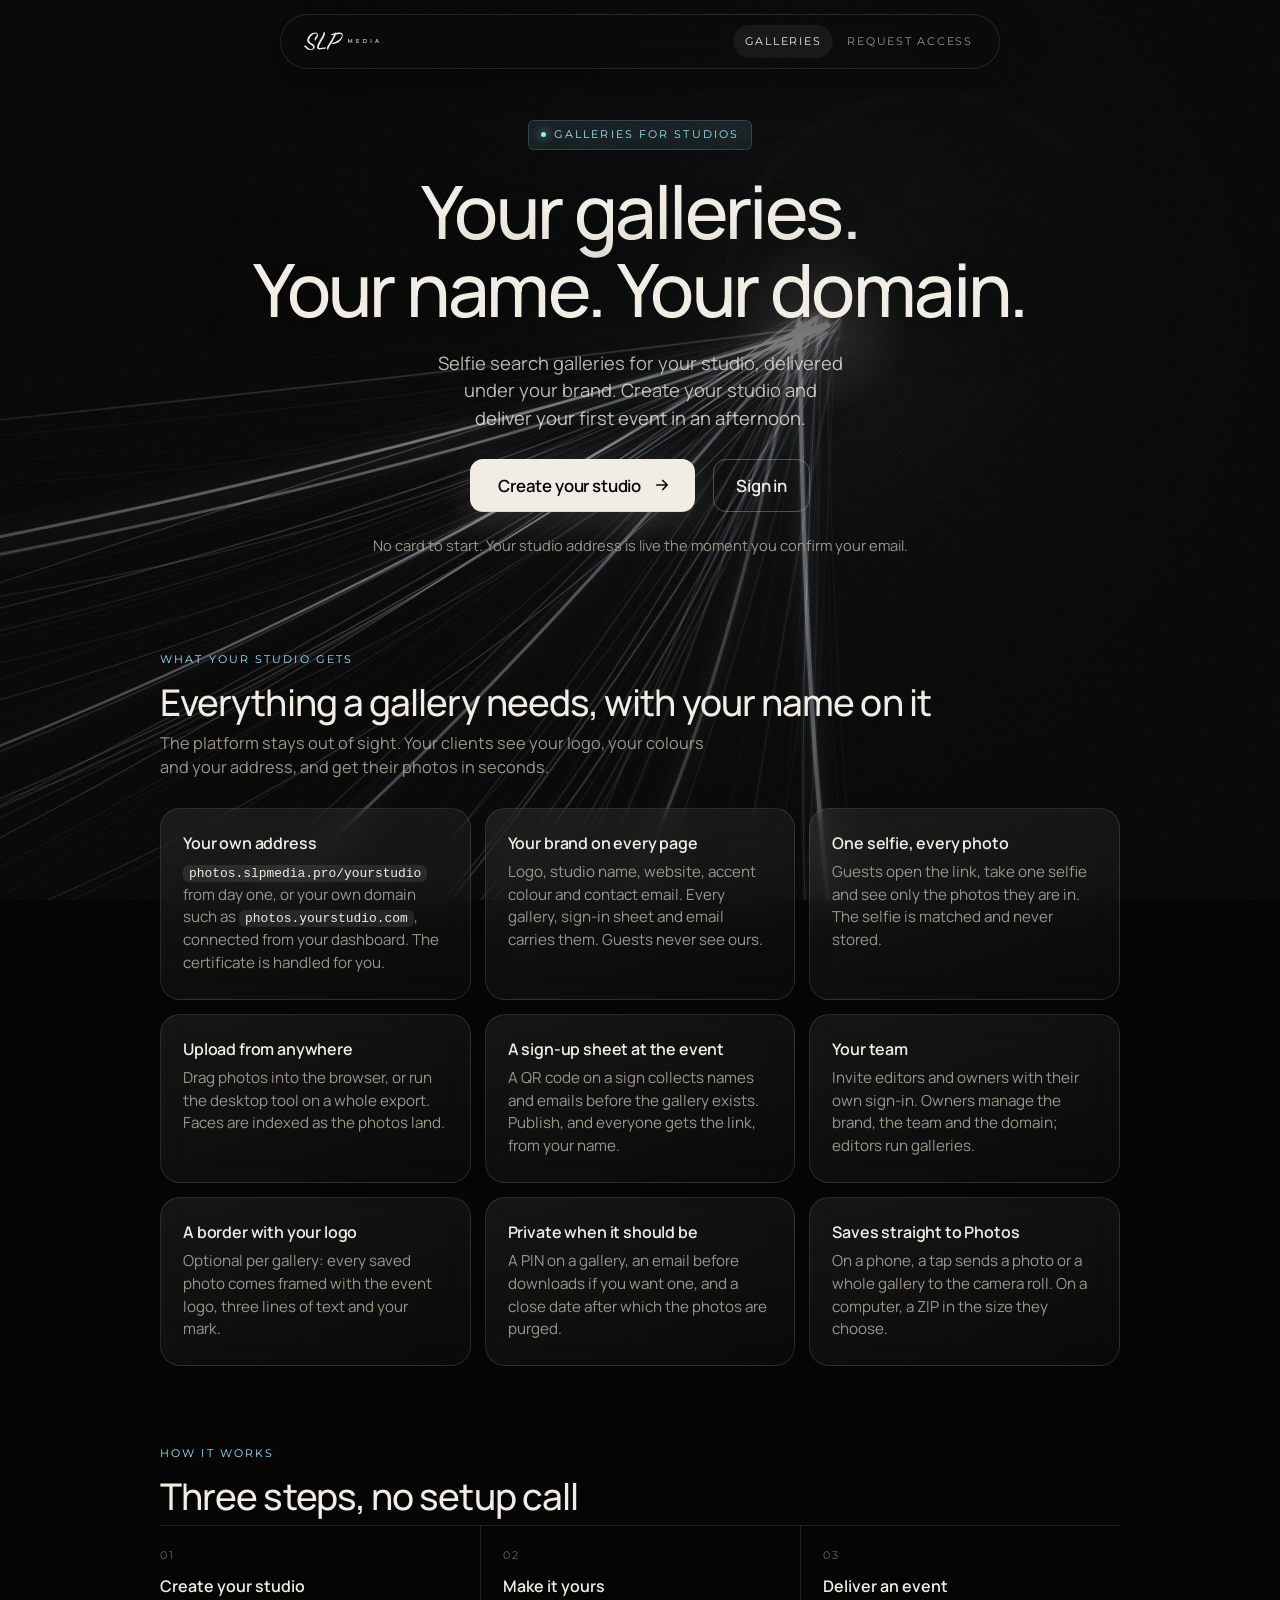
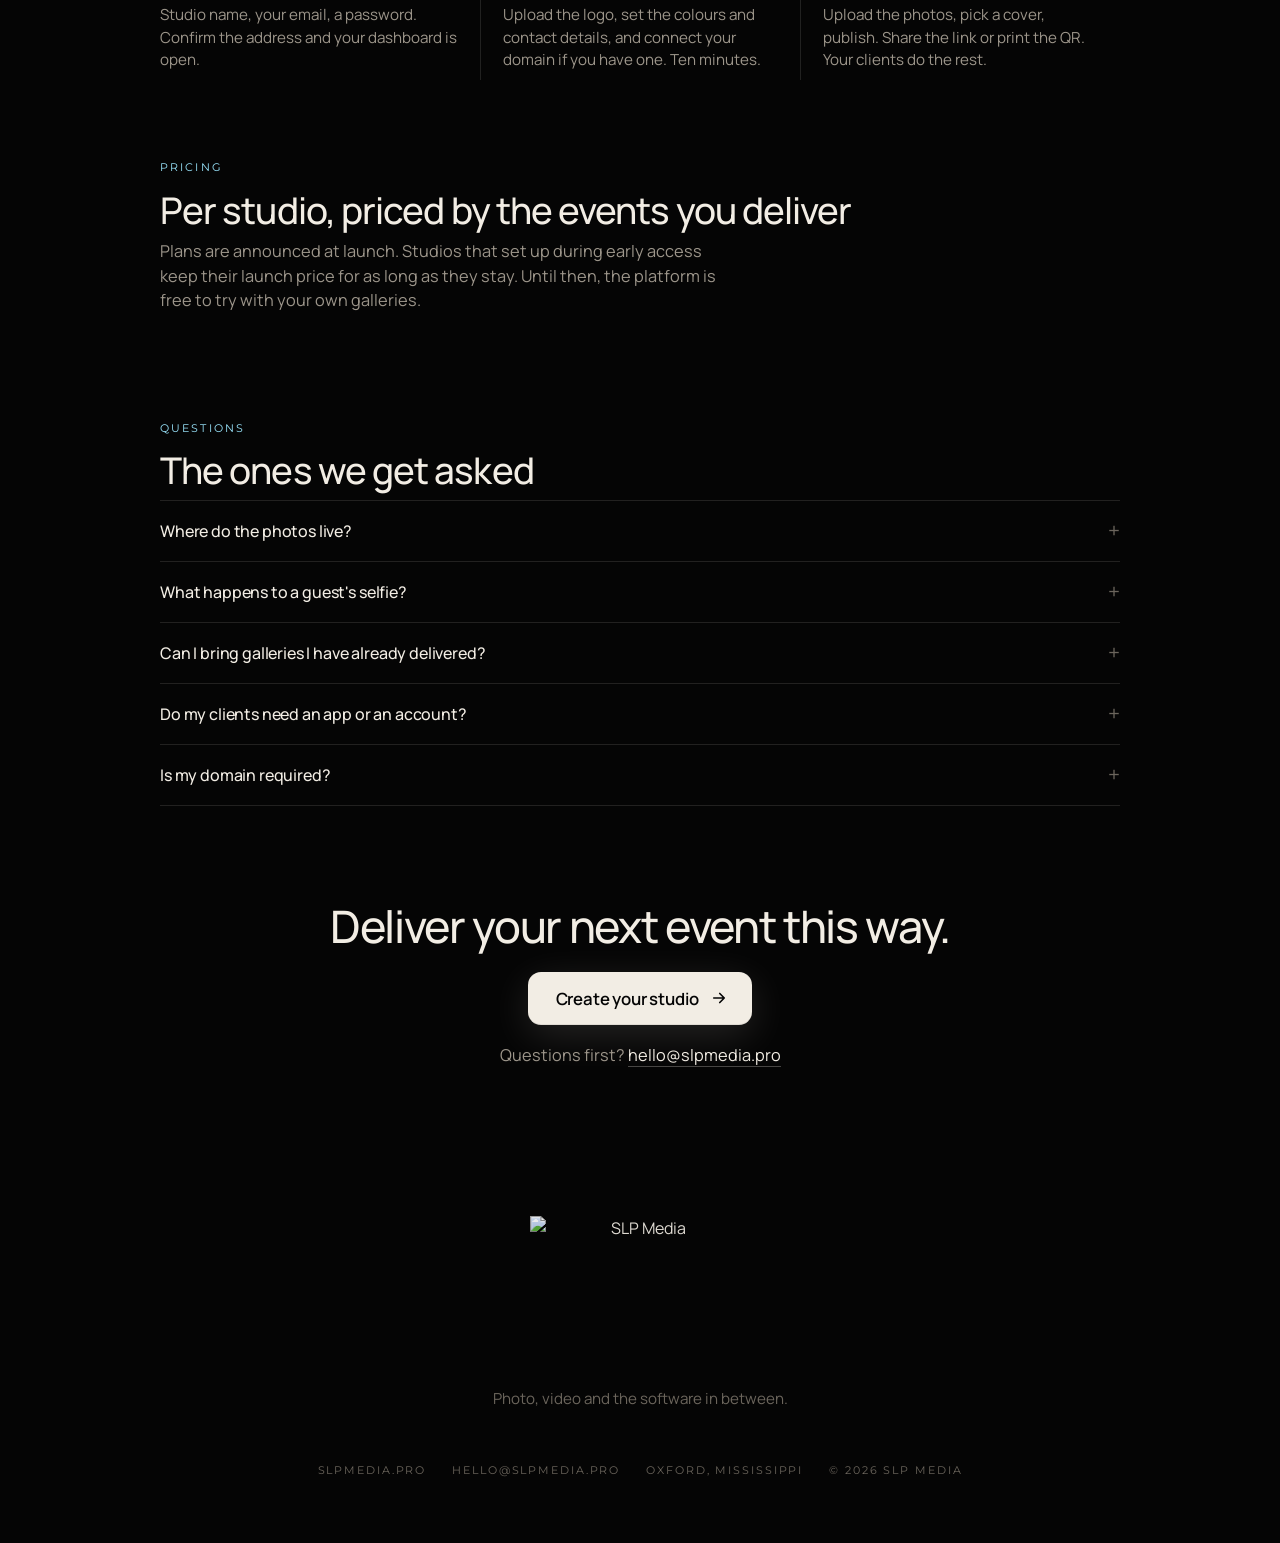
==== galleries/index.html @ f4abb7ac "Galleries tab: the page where a studio creates its own system A second page, /galleries, for a compa" ====
<!doctype html>
<html lang="en">
<head>
<meta charset="utf-8">
<meta name="viewport" content="width=device-width, initial-scale=1, viewport-fit=cover">
<title>Galleries for studios | SLP Media</title>
<!-- Private until launch: not indexed, and the CTA opens once sign-ups are on. -->
<meta name="robots" content="noindex, nofollow">
<link rel="canonical" href="https://slpmedia.pro/galleries">
<link rel="icon" type="image/png" sizes="512x512" href="/favicon.png">
<link rel="icon" type="image/png" sizes="32x32" href="/favicon-32.png">
<link rel="apple-touch-icon" sizes="180x180" href="/apple-touch-icon.png">
<meta property="og:type" content="website">
<meta property="og:site_name" content="SLP Media">
<meta property="og:title" content="Galleries for studios | SLP Media">
<meta property="og:description" content="Selfie search galleries for your studio, delivered under your name and your domain. Create your studio and deliver your first event in an afternoon.">
<meta property="og:url" content="https://slpmedia.pro/galleries">
<meta property="og:image" content="https://slpmedia.pro/og.jpg">
<meta property="og:image:width" content="1200">
<meta property="og:image:height" content="630">
<meta name="twitter:card" content="summary_large_image">
<meta name="theme-color" content="#050505">
<meta name="description" content="Selfie search galleries for photo studios. Your name, your logo, your domain. Guests take one selfie and find every photo of themselves.">
<link rel="preconnect" href="https://fonts.googleapis.com">
<link rel="preconnect" href="https://fonts.gstatic.com" crossorigin>
<link rel="stylesheet" href="https://fonts.googleapis.com/css2?family=Manrope:wght@400;500;600&family=Montserrat:wght@500&display=swap">
<link rel="stylesheet" href="/site.css">
</head>
<body>
<canvas id="trails" aria-hidden="true"></canvas>
<div class="grain" aria-hidden="true"></div>

<header class="nav">
  <div class="pill">
    <a href="/" aria-label="SLP Media home"><img class="wordmark" src="/wordmark.svg" alt="SLP Media" width="1082" height="400"></a>
    <nav class="nav-links" aria-label="Site">
      <a class="nav-link" href="/galleries" aria-current="page">Galleries</a>
      <a class="nav-link" href="/#access">Request access</a>
    </nav>
  </div>
</header>

<main class="page">
  <section class="page-head">
    <span class="chip"><i aria-hidden="true"></i>Galleries for studios</span>
    <h1>Your galleries.<br>Your name. Your domain.</h1>
    <p class="sub">Selfie search galleries for your studio, delivered under your brand. Create your studio and deliver your first event in an afternoon.</p>
    <div class="actions">
      <a class="cta" href="https://photos.slpmedia.pro/signup"><span>Create your studio</span>
        <svg viewBox="0 0 24 24" fill="none" stroke="currentColor" stroke-width="2.2" stroke-linecap="round" stroke-linejoin="round" aria-hidden="true"><path d="M5 12h14M13 6l6 6-6 6"/></svg>
      </a>
      <a class="cta link" href="https://photos.slpmedia.pro/admin">Sign in</a>
    </div>
    <p class="quiet">No card to start. Your studio address is live the moment you confirm your email.</p>
  </section>

  <section class="section" id="what">
    <span class="kicker">What your studio gets</span>
    <h2>Everything a gallery needs, with your name on it</h2>
    <p>The platform stays out of sight. Your clients see your logo, your colours and your address, and get their photos in seconds.</p>
    <div class="features">
      <div class="feature"><b>Your own address</b><p><code>photos.slpmedia.pro/yourstudio</code> from day one, or your own domain such as <code>photos.yourstudio.com</code>, connected from your dashboard. The certificate is handled for you.</p></div>
      <div class="feature"><b>Your brand on every page</b><p>Logo, studio name, website, accent colour and contact email. Every gallery, sign-in sheet and email carries them. Guests never see ours.</p></div>
      <div class="feature"><b>One selfie, every photo</b><p>Guests open the link, take one selfie and see only the photos they are in. The selfie is matched and never stored.</p></div>
      <div class="feature"><b>Upload from anywhere</b><p>Drag photos into the browser, or run the desktop tool on a whole export. Faces are indexed as the photos land.</p></div>
      <div class="feature"><b>A sign-up sheet at the event</b><p>A QR code on a sign collects names and emails before the gallery exists. Publish, and everyone gets the link, from your name.</p></div>
      <div class="feature"><b>Your team</b><p>Invite editors and owners with their own sign-in. Owners manage the brand, the team and the domain; editors run galleries.</p></div>
      <div class="feature"><b>A border with your logo</b><p>Optional per gallery: every saved photo comes framed with the event logo, three lines of text and your mark.</p></div>
      <div class="feature"><b>Private when it should be</b><p>A PIN on a gallery, an email before downloads if you want one, and a close date after which the photos are purged.</p></div>
      <div class="feature"><b>Saves straight to Photos</b><p>On a phone, a tap sends a photo or a whole gallery to the camera roll. On a computer, a ZIP in the size they choose.</p></div>
    </div>
  </section>

  <section class="section" id="how">
    <span class="kicker">How it works</span>
    <h2>Three steps, no setup call</h2>
    <div class="steps">
      <div class="step"><i>01</i><b>Create your studio</b><p>Studio name, your email, a password. Confirm the address and your dashboard is open.</p></div>
      <div class="step"><i>02</i><b>Make it yours</b><p>Upload the logo, set the colours and contact details, and connect your domain if you have one. Ten minutes.</p></div>
      <div class="step"><i>03</i><b>Deliver an event</b><p>Upload the photos, pick a cover, publish. Share the link or print the QR. Your clients do the rest.</p></div>
    </div>
  </section>

  <section class="section" id="pricing">
    <span class="kicker">Pricing</span>
    <h2>Per studio, priced by the events you deliver</h2>
    <p>Plans are announced at launch. Studios that set up during early access keep their launch price for as long as they stay. Until then, the platform is free to try with your own galleries.</p>
  </section>

  <section class="section" id="questions">
    <span class="kicker">Questions</span>
    <h2>The ones we get asked</h2>
    <div class="faq">
      <details><summary>Where do the photos live?</summary><p>In storage we run, served through a content delivery network so galleries load fast anywhere. Set a close date on a gallery and the photos and face data are purged after it.</p></details>
      <details><summary>What happens to a guest's selfie?</summary><p>It is resized in memory, matched once, and discarded. Nothing about a guest's face is kept. Anyone can ask to have their photos taken down or left out of matching. The full text is at <a href="https://photos.slpmedia.pro/privacy">photos.slpmedia.pro/privacy</a>.</p></details>
      <details><summary>Can I bring galleries I have already delivered?</summary><p>Yes. Upload the exports as new galleries; the desktop tool takes a whole event folder at once and indexes faces as it goes.</p></details>
      <details><summary>Do my clients need an app or an account?</summary><p>No. A link, a selfie, and their photos. Saving to the camera roll works from the browser on iPhone and Android.</p></details>
      <details><summary>Is my domain required?</summary><p>No. Every studio has an address on photos.slpmedia.pro from the start. Your own domain is a CNAME away whenever you want it, and you can add it later without changing anything else.</p></details>
    </div>
  </section>

  <section class="section closer">
    <h2>Deliver your next event this way.</h2>
    <div class="actions">
      <a class="cta" href="https://photos.slpmedia.pro/signup"><span>Create your studio</span>
        <svg viewBox="0 0 24 24" fill="none" stroke="currentColor" stroke-width="2.2" stroke-linecap="round" stroke-linejoin="round" aria-hidden="true"><path d="M5 12h14M13 6l6 6-6 6"/></svg>
      </a>
    </div>
    <p class="quiet">Questions first? <a href="mailto:hello@slpmedia.pro?subject=Galleries%20for%20my%20studio">hello@slpmedia.pro</a></p>
  </section>

  <section class="signoff">
    <img class="stacked" src="/stacked.svg" alt="SLP Media" width="1000" height="703">
    <p>Photo, video and the software in between.</p>
  </section>

  <footer>
    <a href="https://slpmedia.pro">slpmedia.pro</a>
    <a href="mailto:hello@slpmedia.pro">hello@slpmedia.pro</a>
    <span>Oxford, Mississippi</span>
    <span>&copy; 2026 SLP Media</span>
  </footer>
</main>

<script src="/trails.js" defer></script>
</body>
</html>
---- site.css ----
/* SLP Media site styles, shared by every page. Tokens first, then the
   background, the nav pill, the hero, the cards and the footer. */
  :root {
    color-scheme: dark;
    --ink: #050505;
    --paper: #F2EDE4;
    --muted: #9C958A;
    --dim: #6B655C;
    --glass: rgba(255, 255, 255, 0.055);
    --glass-strong: rgba(255, 255, 255, 0.09);
    --edge: rgba(242, 237, 228, 0.12);
    --edge-strong: rgba(242, 237, 228, 0.28);
    --prism-a: #9BE7FF;
    --prism-b: #C9B3FF;
    --sans: "Manrope", "Avenir Next", "Segoe UI", system-ui, sans-serif;
    --label: "Montserrat", "Avenir Next", "Segoe UI", system-ui, sans-serif;
    --gutter: clamp(16px, 4vw, 40px);
  }
  * { box-sizing: border-box; }
  html { background: var(--ink); }
  body {
    margin: 0;
    background: var(--ink);
    color: var(--paper);
    font-family: var(--sans);
    font-size: 16px;
    line-height: 1.5;
    -webkit-font-smoothing: antialiased;
    overflow-x: hidden;
    min-height: 100%;
  }
  a { color: inherit; text-decoration: none; }
  a:focus-visible, button:focus-visible { outline: 2px solid var(--prism-a); outline-offset: 4px; border-radius: 999px; }
  ::selection { background: rgba(155, 231, 255, 0.35); color: #fff; }

  /* ---- background ---- */
  #trails {
    position: fixed; inset: 0; width: 100%; height: 100%;
    display: block; z-index: 0; pointer-events: none;
  }
  .grain {
    position: fixed; inset: 0; z-index: 1; pointer-events: none; opacity: 0.045;
    background-image: url("data:image/svg+xml;utf8,<svg xmlns='http://www.w3.org/2000/svg' width='160' height='160'><filter id='n'><feTurbulence type='fractalNoise' baseFrequency='0.9' numOctaves='2' stitchTiles='stitch'/><feColorMatrix values='0 0 0 0 1 0 0 0 0 1 0 0 0 0 1 0 0 0 1 0'/></filter><rect width='160' height='160' filter='url(%23n)'/></svg>");
    background-size: 160px 160px;
  }

  /* ---- nav ---- */
  .nav {
    position: fixed; top: 0; left: 0; right: 0; z-index: 10;
    padding: calc(14px + env(safe-area-inset-top, 0px)) var(--gutter) 0;
    display: flex; justify-content: center;
  }
  .pill {
    width: min(720px, 100%);
    display: flex; align-items: center; justify-content: space-between; gap: 16px;
    padding: 10px 14px 10px 20px;
    border-radius: 999px;
    background: rgba(12, 12, 12, 0.55);
    border: 1px solid var(--edge);
    backdrop-filter: blur(18px) saturate(1.2);
    -webkit-backdrop-filter: blur(18px) saturate(1.2);
    box-shadow: 0 10px 40px rgba(0, 0, 0, 0.45);
  }
  .wordmark { height: 30px; width: auto; display: block; color: var(--paper); }
  .nav-link {
    font-family: var(--label); font-size: 11px; letter-spacing: 0.16em; text-transform: uppercase;
    color: var(--muted); padding: 8px 12px; border-radius: 999px; white-space: nowrap;
    transition: color 200ms ease, background-color 200ms ease;
  }
  .nav-link:hover { color: var(--paper); background: var(--glass); }

  /* ---- page ---- */
  main { position: relative; z-index: 2; }
  .hero {
    min-height: 82vh;
    display: flex; align-items: center; justify-content: center;
    padding: calc(120px + env(safe-area-inset-top, 0px)) var(--gutter) 64px;
    text-align: center;
  }
  .frame {
    position: relative;
    padding: clamp(28px, 6vw, 56px) clamp(20px, 6vw, 64px);
    max-width: 860px;
    display: flex; flex-direction: column; align-items: center; gap: 22px;
  }
  /* face-detect brackets */
  .frame::before, .frame::after, .frame .b1, .frame .b2 {
    content: ""; position: absolute; width: 26px; height: 26px;
    border: 1.5px solid var(--edge-strong); pointer-events: none;
    opacity: 0; transform: scale(1.12); transform-origin: center;
    animation: lock 1100ms cubic-bezier(.2,.8,.2,1) 250ms forwards;
  }
  .frame::before { top: 0; left: 0; border-right: 0; border-bottom: 0; border-top-left-radius: 6px; transform-origin: bottom right; }
  .frame::after  { top: 0; right: 0; border-left: 0; border-bottom: 0; border-top-right-radius: 6px; transform-origin: bottom left; }
  .frame .b1     { bottom: 0; left: 0; border-right: 0; border-top: 0; border-bottom-left-radius: 6px; transform-origin: top right; }
  .frame .b2     { bottom: 0; right: 0; border-left: 0; border-top: 0; border-bottom-right-radius: 6px; transform-origin: top left; }
  @keyframes lock {
    0%   { opacity: 0; transform: scale(1.12) translate(0, 0); }
    60%  { opacity: 1; }
    100% { opacity: 1; transform: scale(1) translate(0, 0); }
  }
  .match {
    position: absolute; top: -9px; left: 34px;
    font-family: var(--label); font-size: 10px; letter-spacing: 0.22em; text-transform: uppercase;
    color: var(--muted); background: var(--ink); padding: 0 8px;
    opacity: 0; animation: fade 700ms ease 1100ms forwards;
  }
  .match b { color: var(--prism-a); font-weight: 500; }
  @keyframes fade { to { opacity: 1; } }

  .chip {
    display: inline-flex; align-items: center; gap: 8px;
    font-family: var(--label); font-size: 10.5px; letter-spacing: 0.2em; text-transform: uppercase;
    color: var(--prism-a);
    padding: 6px 12px; border-radius: 6px;
    background: rgba(155, 231, 255, 0.10); border: 1px solid rgba(155, 231, 255, 0.18);
  }
  .chip i { width: 5px; height: 5px; border-radius: 50%; background: var(--prism-a); box-shadow: 0 0 10px var(--prism-a); }
  h1 {
    margin: 0;
    font-weight: 500;
    font-size: clamp(2.1rem, 6.4vw, 4.6rem);
    line-height: 1.06;
    letter-spacing: -0.035em;
    text-wrap: balance;
    text-shadow: 0 0 60px rgba(0, 0, 0, 0.9);
  }
  .sub {
    margin: 0; max-width: 34ch;
    color: rgba(242, 237, 228, 0.8); font-size: clamp(1rem, 1.6vw, 1.15rem); line-height: 1.5;
    text-wrap: balance; text-shadow: 0 0 24px rgba(5, 5, 5, 0.95), 0 0 48px rgba(5, 5, 5, 0.9);
  }
  .access {
    width: min(560px, 100%); margin-top: 8px;
    display: flex; flex-direction: column; align-items: center; gap: 12px;
  }
  .access .row {
    display: flex; width: 100%; gap: 8px; padding: 6px;
    border-radius: 18px;
    background: rgba(12, 12, 12, 0.62);
    border: 1px solid var(--edge);
    backdrop-filter: blur(18px);
    -webkit-backdrop-filter: blur(18px);
    box-shadow: 0 18px 60px rgba(0, 0, 0, 0.45);
    transition: border-color 200ms ease;
  }
  .access .row:focus-within { border-color: var(--edge-strong); }
  .access input[type="email"] {
    flex: 1 1 auto; min-width: 0;
    background: transparent; border: 0; outline: none;
    color: var(--paper); font: inherit; font-size: 1.05rem;
    padding: 12px 16px;
  }
  .access input[type="email"]::placeholder { color: var(--dim); }
  .access input[type="email"]:focus-visible { outline: none; }
  .hp { position: absolute; left: -9999px; width: 1px; height: 1px; opacity: 0; }
  .sr { position: absolute; width: 1px; height: 1px; overflow: hidden; clip: rect(0 0 0 0); white-space: nowrap; }
  .cta {
    flex: 0 0 auto;
    display: inline-flex; align-items: center; justify-content: center; gap: 12px;
    background: var(--paper); color: var(--ink); border: 0; cursor: pointer;
    font: inherit; font-weight: 600; font-size: 1.05rem; letter-spacing: -0.01em;
    padding: 14px 24px 14px 28px; border-radius: 13px;
    box-shadow: 0 10px 40px rgba(242, 237, 228, 0.14), inset 0 -1px 0 rgba(0,0,0,0.08);
    transition: transform 220ms cubic-bezier(.2,.8,.2,1), box-shadow 220ms ease, opacity 200ms ease;
  }
  .cta svg { width: 18px; height: 18px; transition: transform 220ms cubic-bezier(.2,.8,.2,1); }
  .cta:hover { transform: translateY(-1px); box-shadow: 0 16px 50px rgba(242, 237, 228, 0.22), inset 0 -1px 0 rgba(0,0,0,0.08); }
  .cta:hover svg { transform: translateX(4px); }
  .cta:active { transform: translateY(0); }
  .cta:disabled { opacity: 0.7; cursor: default; transform: none; }
  .cta:focus-visible { outline: 2px solid var(--prism-a); outline-offset: 3px; border-radius: 13px; }
  .note {
    margin: 0; min-height: 1.4em; font-size: 0.92rem; color: var(--muted);
    text-shadow: 0 0 20px rgba(5, 5, 5, 0.95);
  }
  .note a { color: var(--paper); border-bottom: 1px solid var(--edge-strong); }
  .done {
    display: inline-flex; align-items: center; gap: 10px;
    padding: 14px 22px; border-radius: 13px;
    background: rgba(155, 231, 255, 0.10); border: 1px solid rgba(155, 231, 255, 0.22);
    color: var(--paper); font-weight: 500; font-size: 1.05rem;
  }
  .done svg { width: 18px; height: 18px; color: var(--prism-a); }
  @media (max-width: 560px) {
    .access .row { flex-direction: column; }
    .access input[type="email"] { text-align: center; padding: 14px 16px; }
    .cta { width: 100%; }
  }

  /* ---- mission card ---- */
  .card-wrap { display: flex; justify-content: center; padding: 0 var(--gutter) 24px; }
  .card {
    width: min(720px, 100%);
    padding: clamp(28px, 5vw, 48px);
    border-radius: 28px;
    background: linear-gradient(160deg, rgba(255,255,255,0.075), rgba(255,255,255,0.03));
    border: 1px solid var(--edge);
    backdrop-filter: blur(22px);
    -webkit-backdrop-filter: blur(22px);
    box-shadow: 0 30px 80px rgba(0, 0, 0, 0.5);
    display: flex; flex-direction: column; gap: 28px;
  }
  .card p {
    margin: 0;
    font-size: clamp(1.25rem, 2.3vw, 1.7rem); font-weight: 500;
    line-height: 1.32; letter-spacing: -0.02em; text-wrap: pretty;
  }
  .card p span { color: var(--muted); }
  .principles {
    display: grid; grid-template-columns: repeat(3, minmax(0, 1fr)); gap: 0;
    border-top: 1px solid var(--edge);
  }
  .principles div {
    padding: 18px 18px 4px 0; font-size: 0.95rem; color: var(--muted); line-height: 1.45;
    border-left: 1px solid var(--edge); padding-left: 18px;
  }
  .principles div:first-child { border-left: 0; padding-left: 0; }
  .principles div b { display: block; color: var(--paper); font-weight: 600; margin-bottom: 4px; }
  @media (max-width: 640px) {
    .principles { grid-template-columns: 1fr; }
    .principles div { border-left: 0; padding-left: 0; padding-top: 16px; border-top: 1px solid var(--edge); }
    .principles div:first-child { border-top: 0; }
  }

  /* ---- sign-off ---- */
  .signoff {
    display: flex; flex-direction: column; align-items: center; gap: 18px;
    padding: 96px var(--gutter) 40px; text-align: center;
  }
  .stacked { width: min(220px, 60vw); height: auto; color: var(--paper); opacity: 0.92; }
  .signoff p { margin: 0; color: var(--dim); font-size: 0.95rem; max-width: 36ch; text-wrap: balance; }
  footer {
    display: flex; flex-wrap: wrap; justify-content: center; gap: 10px 26px;
    padding: 12px var(--gutter) calc(40px + env(safe-area-inset-bottom, 0px));
    font-family: var(--label); font-size: 10.5px; letter-spacing: 0.18em; text-transform: uppercase; color: var(--dim);
  }
  footer a:hover { color: var(--paper); }

  @media (prefers-reduced-motion: reduce) {
    .frame::before, .frame::after, .frame .b1, .frame .b2, .match { animation: none; opacity: 1; transform: none; }
    .cta, .cta svg, .access .row { transition: none; }
  }

/* ---- nav: more than one tab ---- */
.nav-links { display: flex; align-items: center; gap: 2px; }
.nav-link[aria-current="page"] { color: var(--paper); background: var(--glass); }

/* ---- inner pages (galleries) ---- */
.page { padding: calc(120px + env(safe-area-inset-top, 0px)) var(--gutter) 24px; }
.page-head {
  max-width: 820px; margin: 0 auto 56px; text-align: center;
  display: flex; flex-direction: column; align-items: center; gap: 22px;
}
.page-head .sub { max-width: 44ch; }
.actions { display: flex; flex-wrap: wrap; justify-content: center; align-items: center; gap: 14px 18px; margin-top: 4px; }
.cta.link { background: transparent; color: var(--paper); box-shadow: none; border: 1px solid var(--edge-strong); padding: 13px 22px; }
.cta.link:hover { background: var(--glass); box-shadow: none; }
.quiet { margin: 0; color: var(--muted); font-size: 0.92rem; }
.quiet a { color: var(--paper); border-bottom: 1px solid var(--edge-strong); }

.section { width: min(960px, 100%); margin: 0 auto; padding: 40px 0; }
.section h2 {
  margin: 0 0 8px; font-weight: 500; letter-spacing: -0.025em; text-wrap: balance;
  font-size: clamp(1.6rem, 3.4vw, 2.3rem); line-height: 1.12;
}
.section > p { margin: 0 0 28px; color: var(--muted); max-width: 56ch; font-size: 1.02rem; }
.kicker {
  display: block; margin-bottom: 14px;
  font-family: var(--label); font-size: 10.5px; letter-spacing: 0.2em; text-transform: uppercase; color: var(--prism-a);
}
.features { display: grid; grid-template-columns: repeat(3, minmax(0, 1fr)); gap: 14px; }
.feature {
  padding: 22px 22px 24px; border-radius: 20px;
  background: linear-gradient(160deg, rgba(255,255,255,0.07), rgba(255,255,255,0.025));
  border: 1px solid var(--edge);
  backdrop-filter: blur(18px); -webkit-backdrop-filter: blur(18px);
}
.feature b { display: block; font-weight: 600; margin-bottom: 6px; letter-spacing: -0.01em; }
.feature p { margin: 0; color: var(--muted); font-size: 0.95rem; line-height: 1.5; }
.feature code { font-family: ui-monospace, "SF Mono", Menlo, monospace; font-size: 0.85em; color: var(--paper); background: var(--glass-strong); padding: 1px 6px; border-radius: 6px; white-space: nowrap; }
.steps { display: grid; grid-template-columns: repeat(3, minmax(0, 1fr)); gap: 0; border-top: 1px solid var(--edge); }
.step { padding: 22px 22px 8px 0; border-left: 1px solid var(--edge); padding-left: 22px; }
.step:first-child { border-left: 0; padding-left: 0; }
.step i { display: block; font-style: normal; font-family: var(--label); font-size: 10.5px; letter-spacing: 0.2em; color: var(--dim); margin-bottom: 10px; }
.step b { display: block; font-weight: 600; margin-bottom: 6px; }
.step p { margin: 0; color: var(--muted); font-size: 0.95rem; line-height: 1.5; }
.faq { border-top: 1px solid var(--edge); }
.faq details { border-bottom: 1px solid var(--edge); }
.faq summary {
  cursor: pointer; list-style: none; padding: 18px 0; font-weight: 500; letter-spacing: -0.01em;
  display: flex; justify-content: space-between; align-items: center; gap: 16px;
}
.faq summary::-webkit-details-marker { display: none; }
.faq summary::after { content: "+"; color: var(--dim); font-weight: 400; font-size: 1.3rem; line-height: 1; }
.faq details[open] summary::after { content: "\2013"; }
.faq details p { margin: 0 0 20px; color: var(--muted); max-width: 64ch; line-height: 1.5; }
.faq a { color: var(--paper); border-bottom: 1px solid var(--edge-strong); }
.closer { text-align: center; padding: 56px 0 24px; display: flex; flex-direction: column; align-items: center; gap: 18px; }
.closer h2 { margin: 0; font-weight: 500; letter-spacing: -0.03em; font-size: clamp(1.8rem, 4vw, 2.8rem); line-height: 1.08; }
@media (max-width: 760px) {
  .features { grid-template-columns: 1fr 1fr; }
  .steps { grid-template-columns: 1fr; }
  .step { border-left: 0; padding-left: 0; border-top: 1px solid var(--edge); padding-top: 18px; }
  .step:first-child { border-top: 0; }
}
@media (max-width: 520px) {
  .features { grid-template-columns: 1fr; }
  .nav-links { gap: 0; }
  .nav-link { padding: 8px 9px; letter-spacing: 0.12em; }
}
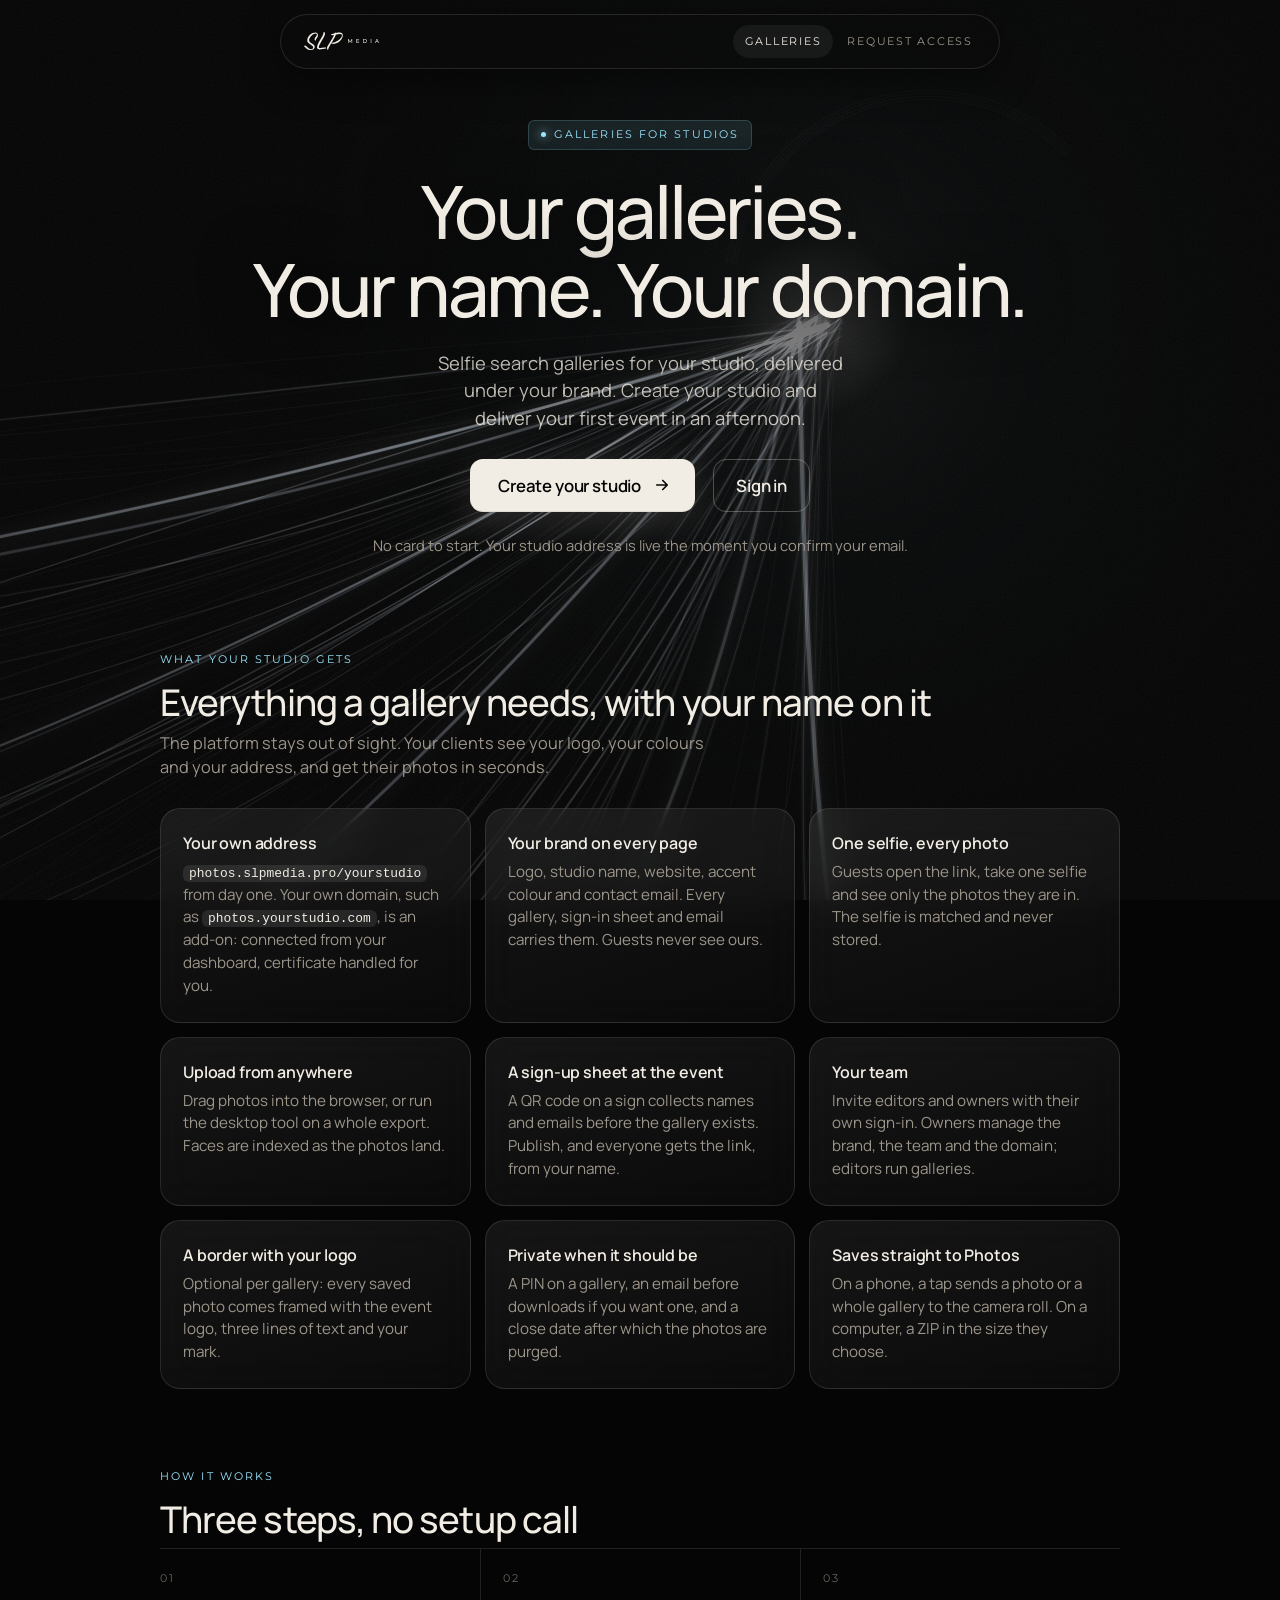
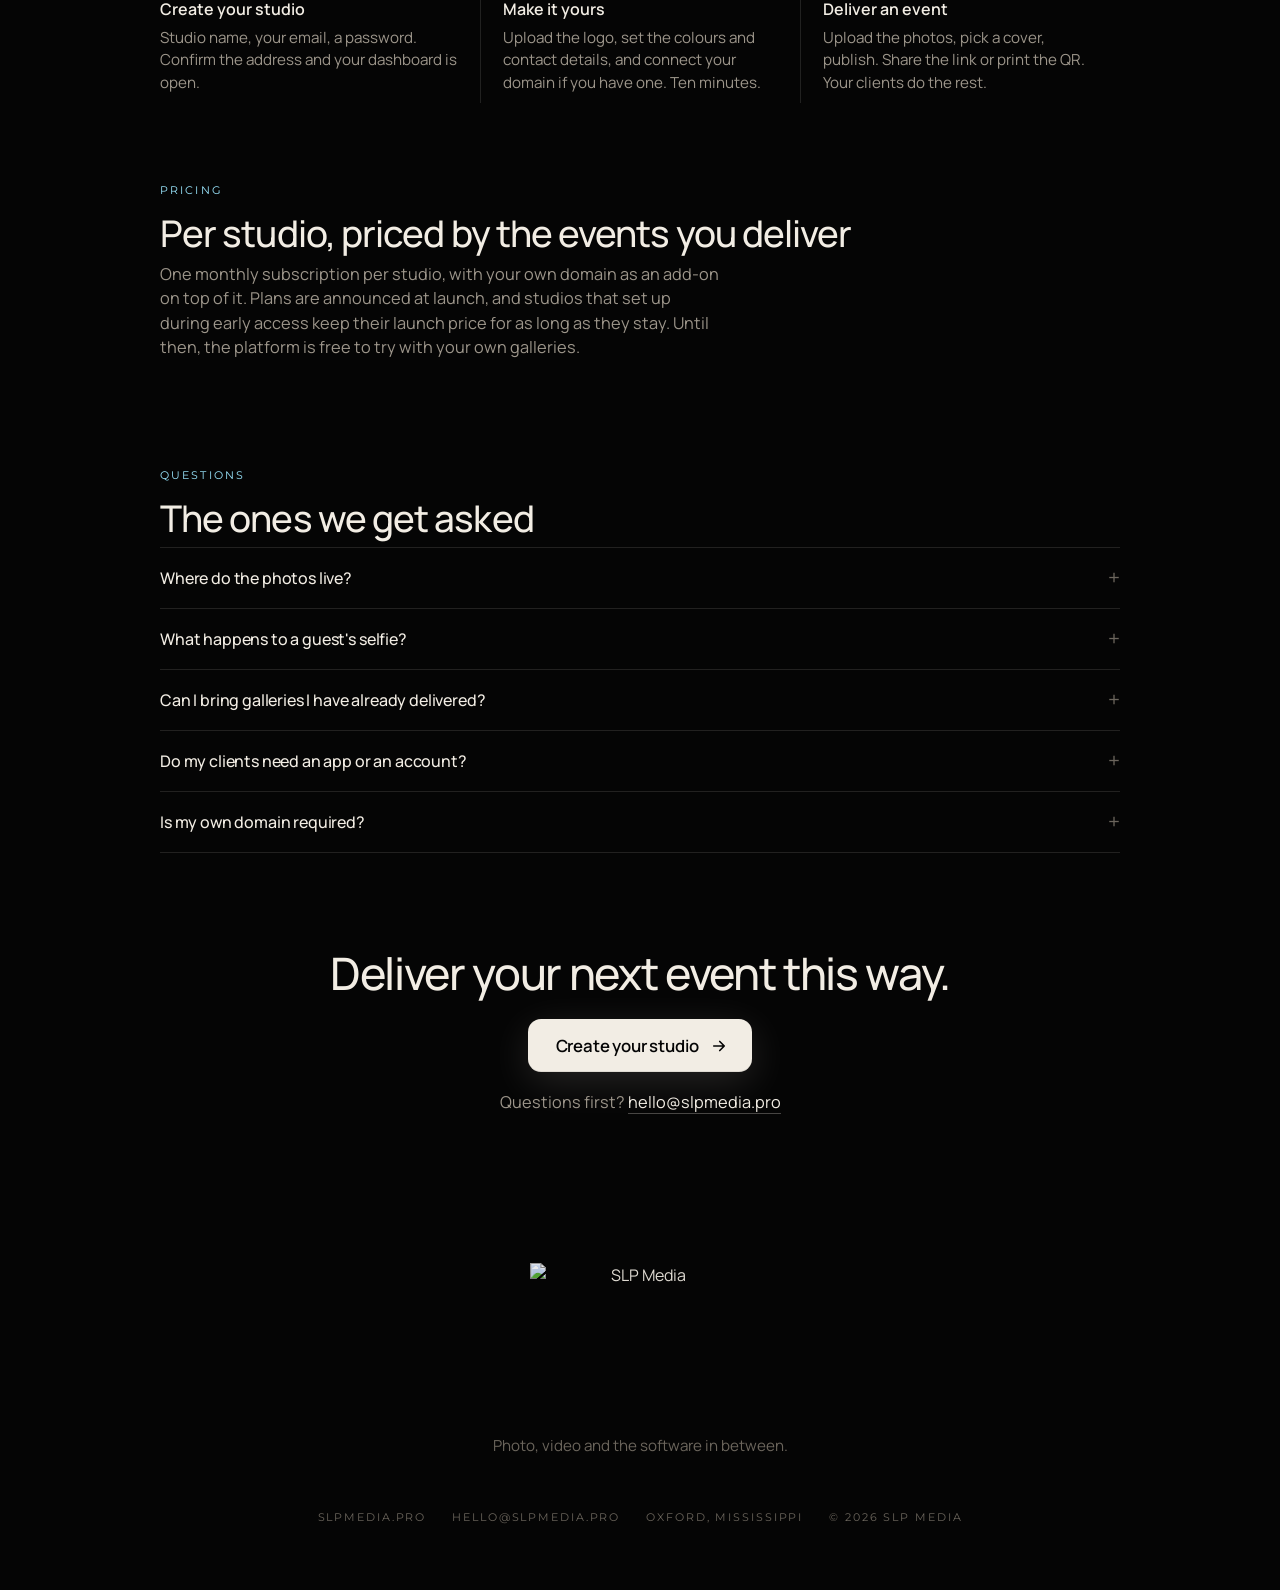
==== commit cb8c3348: "Galleries page: a studio's own domain is an add-on to the subscription Said in the address card, the" ====
--- a/galleries/index.html
+++ b/galleries/index.html
@@ -59,7 +59,7 @@
     <h2>Everything a gallery needs, with your name on it</h2>
     <p>The platform stays out of sight. Your clients see your logo, your colours and your address, and get their photos in seconds.</p>
     <div class="features">
-      <div class="feature"><b>Your own address</b><p><code>photos.slpmedia.pro/yourstudio</code> from day one, or your own domain such as <code>photos.yourstudio.com</code>, connected from your dashboard. The certificate is handled for you.</p></div>
+      <div class="feature"><b>Your own address</b><p><code>photos.slpmedia.pro/yourstudio</code> from day one. Your own domain, such as <code>photos.yourstudio.com</code>, is an add-on: connected from your dashboard, certificate handled for you.</p></div>
       <div class="feature"><b>Your brand on every page</b><p>Logo, studio name, website, accent colour and contact email. Every gallery, sign-in sheet and email carries them. Guests never see ours.</p></div>
       <div class="feature"><b>One selfie, every photo</b><p>Guests open the link, take one selfie and see only the photos they are in. The selfie is matched and never stored.</p></div>
       <div class="feature"><b>Upload from anywhere</b><p>Drag photos into the browser, or run the desktop tool on a whole export. Faces are indexed as the photos land.</p></div>
@@ -84,7 +84,7 @@
   <section class="section" id="pricing">
     <span class="kicker">Pricing</span>
     <h2>Per studio, priced by the events you deliver</h2>
-    <p>Plans are announced at launch. Studios that set up during early access keep their launch price for as long as they stay. Until then, the platform is free to try with your own galleries.</p>
+    <p>One monthly subscription per studio, with your own domain as an add-on on top of it. Plans are announced at launch, and studios that set up during early access keep their launch price for as long as they stay. Until then, the platform is free to try with your own galleries.</p>
   </section>
 
   <section class="section" id="questions">
@@ -95,7 +95,7 @@
       <details><summary>What happens to a guest's selfie?</summary><p>It is resized in memory, matched once, and discarded. Nothing about a guest's face is kept. Anyone can ask to have their photos taken down or left out of matching. The full text is at <a href="https://photos.slpmedia.pro/privacy">photos.slpmedia.pro/privacy</a>.</p></details>
       <details><summary>Can I bring galleries I have already delivered?</summary><p>Yes. Upload the exports as new galleries; the desktop tool takes a whole event folder at once and indexes faces as it goes.</p></details>
       <details><summary>Do my clients need an app or an account?</summary><p>No. A link, a selfie, and their photos. Saving to the camera roll works from the browser on iPhone and Android.</p></details>
-      <details><summary>Is my domain required?</summary><p>No. Every studio has an address on photos.slpmedia.pro from the start. Your own domain is a CNAME away whenever you want it, and you can add it later without changing anything else.</p></details>
+      <details><summary>Is my own domain required?</summary><p>No. Every studio has an address on photos.slpmedia.pro from the start. Your own domain is an add-on to the subscription: switch it on whenever you want it, add one DNS record, and nothing else changes.</p></details>
     </div>
   </section>
 
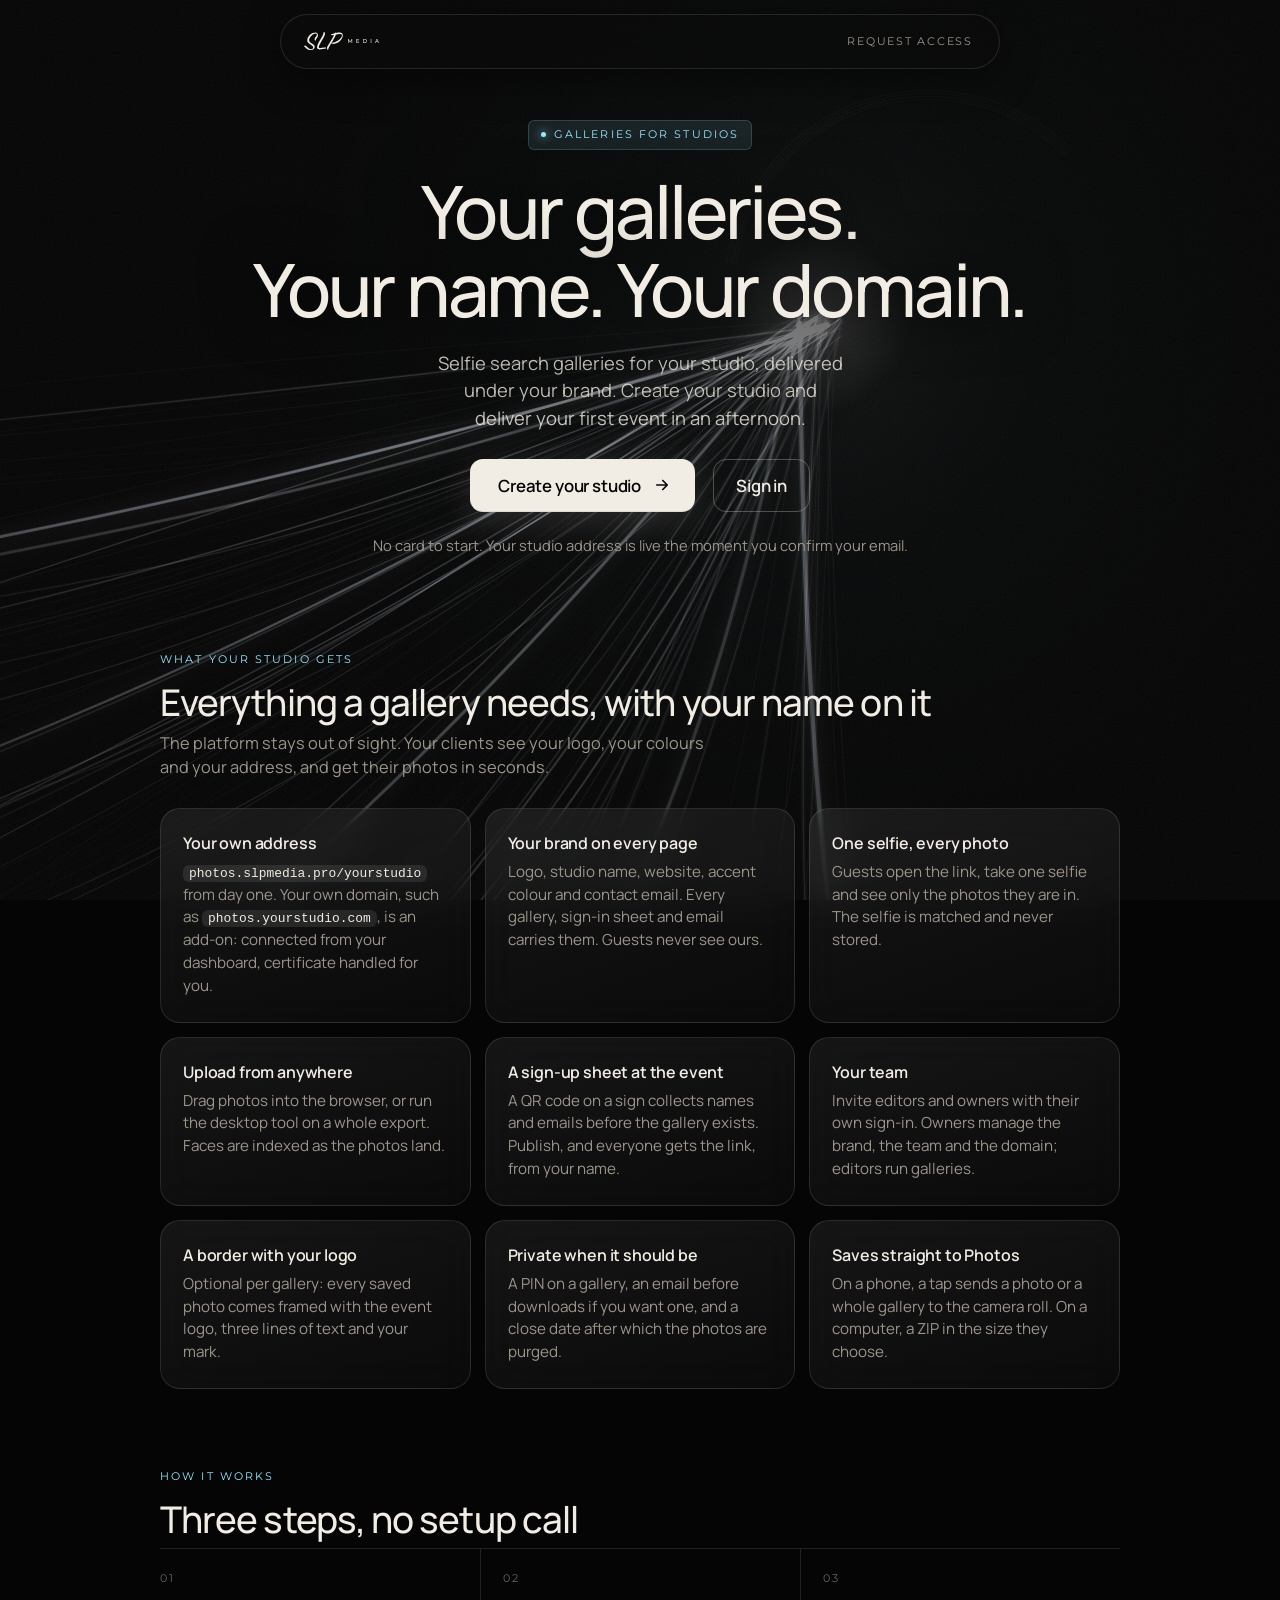
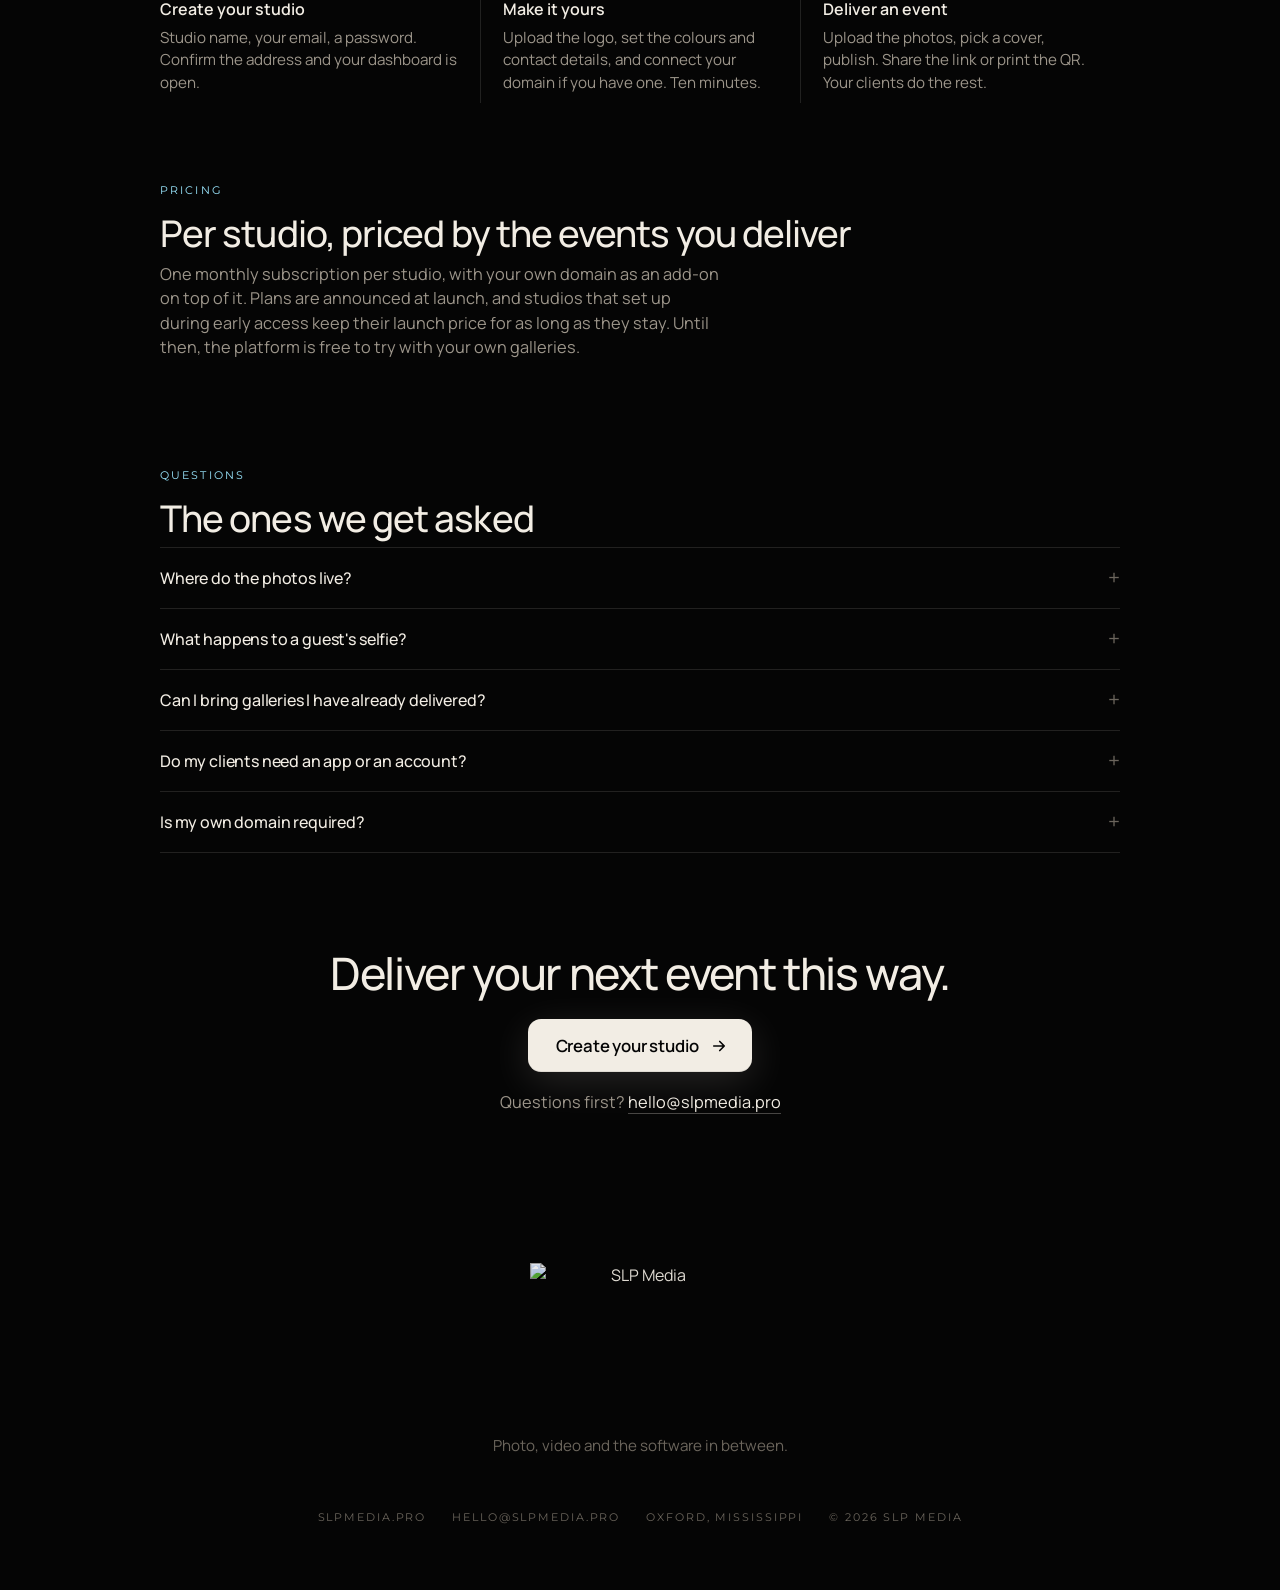
==== commit e9eb6648: "Galleries page stands alone: no tab on the landing page, reachable by its address The landing pill g" ====
--- a/galleries/index.html
+++ b/galleries/index.html
@@ -4,7 +4,7 @@
 <meta charset="utf-8">
 <meta name="viewport" content="width=device-width, initial-scale=1, viewport-fit=cover">
 <title>Galleries for studios | SLP Media</title>
-<!-- Private until launch: not indexed, and the CTA opens once sign-ups are on. -->
+<!-- Unlisted: reachable by its address, not linked from the landing page and not indexed. -->
 <meta name="robots" content="noindex, nofollow">
 <link rel="canonical" href="https://slpmedia.pro/galleries">
 <link rel="icon" type="image/png" sizes="512x512" href="/favicon.png">
@@ -33,10 +33,7 @@
 <header class="nav">
   <div class="pill">
     <a href="/" aria-label="SLP Media home"><img class="wordmark" src="/wordmark.svg" alt="SLP Media" width="1082" height="400"></a>
-    <nav class="nav-links" aria-label="Site">
-      <a class="nav-link" href="/galleries" aria-current="page">Galleries</a>
-      <a class="nav-link" href="/#access">Request access</a>
-    </nav>
+    <a class="nav-link" href="/#access">Request access</a>
   </div>
 </header>
 
--- a/site.css
+++ b/site.css
@@ -242,10 +242,6 @@
     .cta, .cta svg, .access .row { transition: none; }
   }
 
-/* ---- nav: more than one tab ---- */
-.nav-links { display: flex; align-items: center; gap: 2px; }
-.nav-link[aria-current="page"] { color: var(--paper); background: var(--glass); }
-
 /* ---- inner pages (galleries) ---- */
 .page { padding: calc(120px + env(safe-area-inset-top, 0px)) var(--gutter) 24px; }
 .page-head {
@@ -306,6 +302,4 @@
 }
 @media (max-width: 520px) {
   .features { grid-template-columns: 1fr; }
-  .nav-links { gap: 0; }
-  .nav-link { padding: 8px 9px; letter-spacing: 0.12em; }
-}
+}
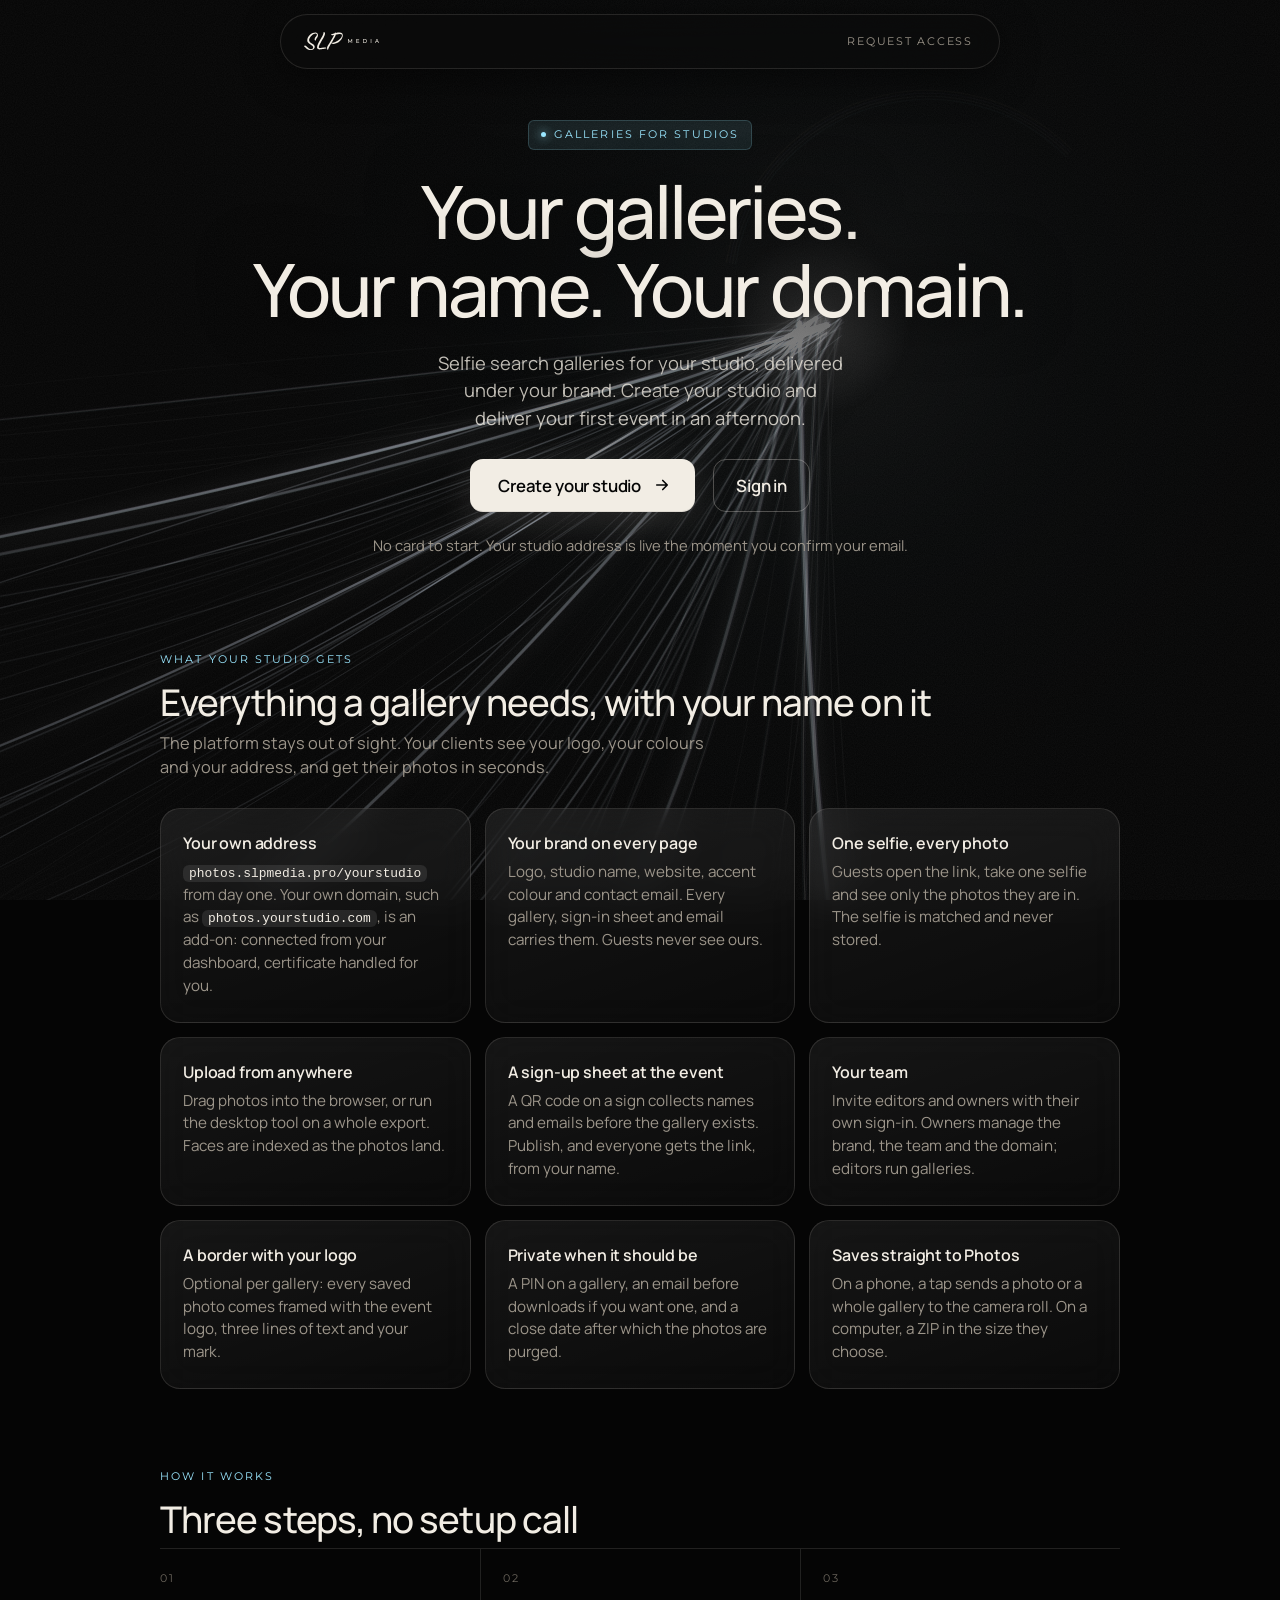
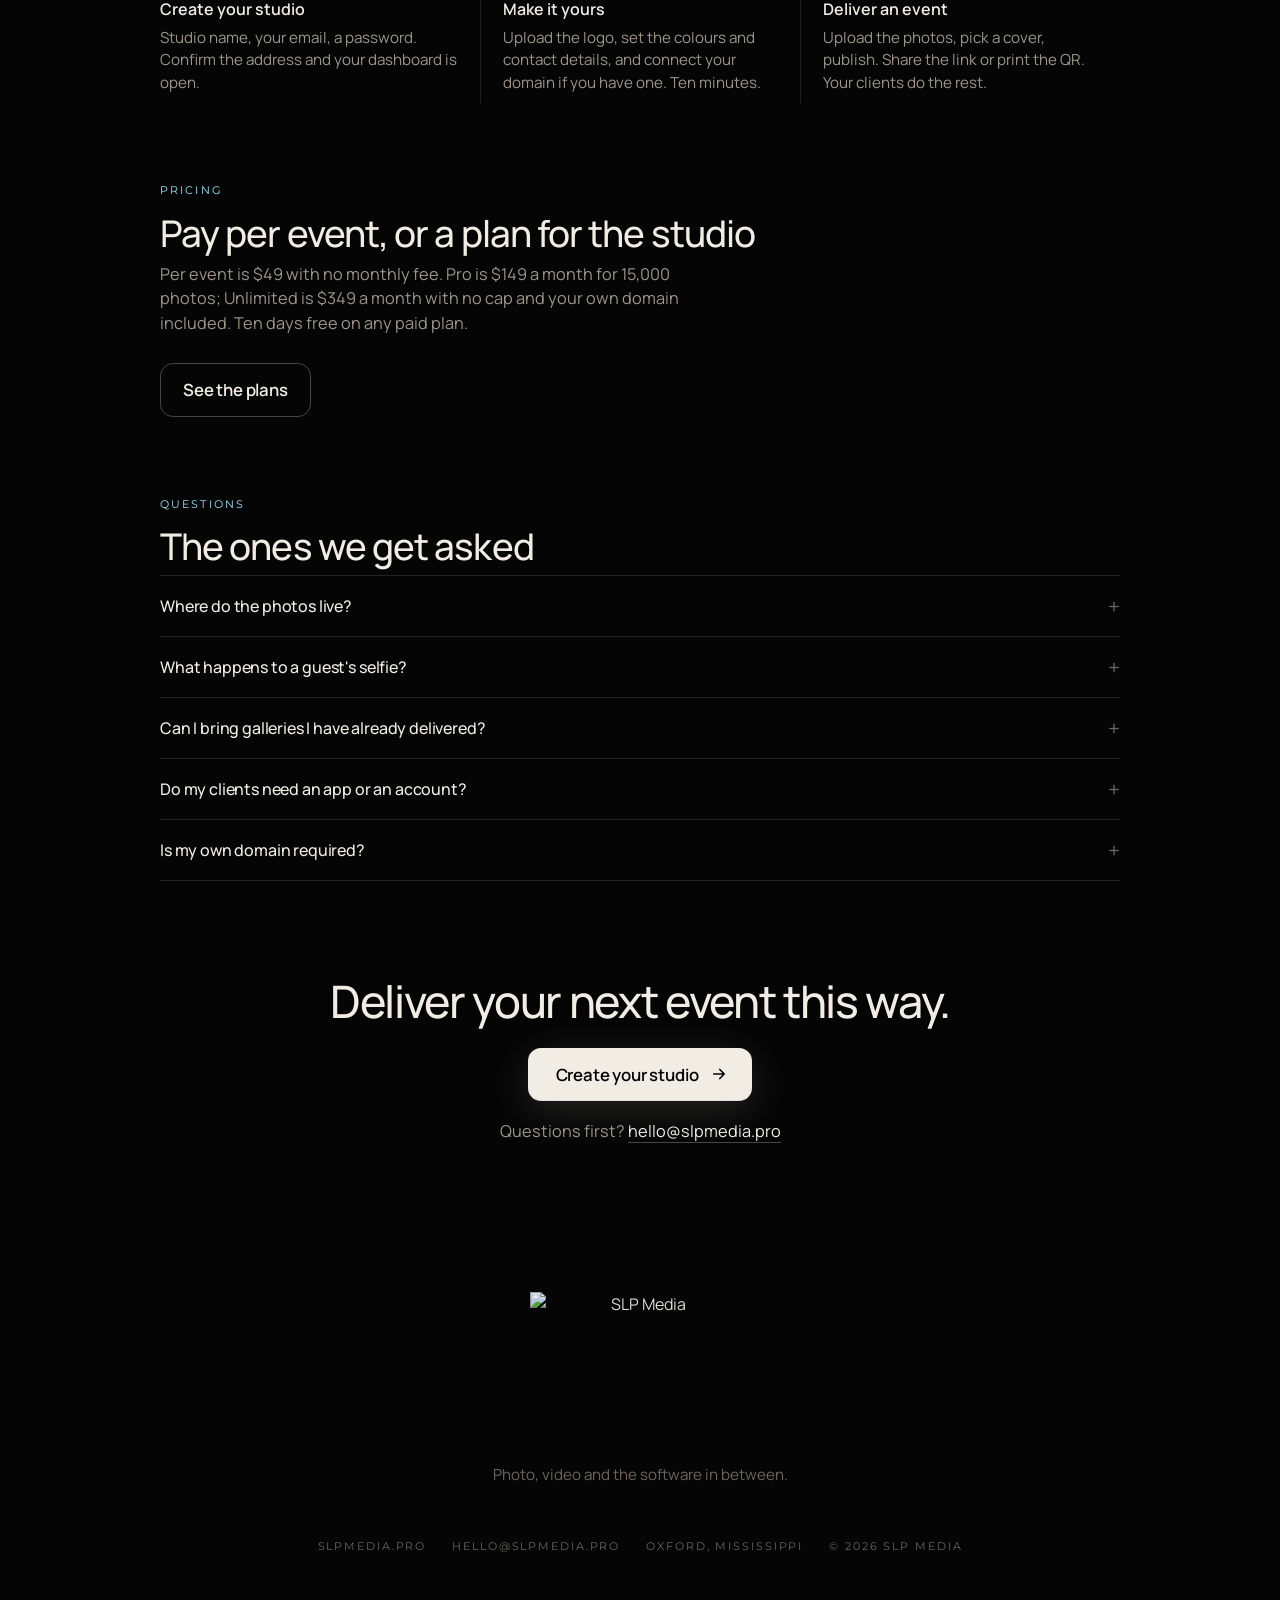
==== commit 2006942f: "Pricing page: per event, Pro, Unlimited /pricing, unlisted like /galleries. Three plans, a monthly/a" ====
--- a/galleries/index.html
+++ b/galleries/index.html
@@ -80,8 +80,11 @@
 
   <section class="section" id="pricing">
     <span class="kicker">Pricing</span>
-    <h2>Per studio, priced by the events you deliver</h2>
-    <p>One monthly subscription per studio, with your own domain as an add-on on top of it. Plans are announced at launch, and studios that set up during early access keep their launch price for as long as they stay. Until then, the platform is free to try with your own galleries.</p>
+    <h2>Pay per event, or a plan for the studio</h2>
+    <p>Per event is $49 with no monthly fee. Pro is $149 a month for 15,000 photos; Unlimited is $349 a month with no cap and your own domain included. Ten days free on any paid plan.</p>
+    <div class="actions" style="justify-content: flex-start;">
+      <a class="cta link" href="/pricing">See the plans</a>
+    </div>
   </section>
 
   <section class="section" id="questions">
@@ -92,7 +95,7 @@
       <details><summary>What happens to a guest's selfie?</summary><p>It is resized in memory, matched once, and discarded. Nothing about a guest's face is kept. Anyone can ask to have their photos taken down or left out of matching. The full text is at <a href="https://photos.slpmedia.pro/privacy">photos.slpmedia.pro/privacy</a>.</p></details>
       <details><summary>Can I bring galleries I have already delivered?</summary><p>Yes. Upload the exports as new galleries; the desktop tool takes a whole event folder at once and indexes faces as it goes.</p></details>
       <details><summary>Do my clients need an app or an account?</summary><p>No. A link, a selfie, and their photos. Saving to the camera roll works from the browser on iPhone and Android.</p></details>
-      <details><summary>Is my own domain required?</summary><p>No. Every studio has an address on photos.slpmedia.pro from the start. Your own domain is an add-on to the subscription: switch it on whenever you want it, add one DNS record, and nothing else changes.</p></details>
+      <details><summary>Is my own domain required?</summary><p>No. Every studio has an address on photos.slpmedia.pro from the start. Your own domain is a $19 a month add-on on Per event and Pro, and included on Unlimited: switch it on whenever you want it, add one DNS record, and nothing else changes.</p></details>
     </div>
   </section>
 
--- a/site.css
+++ b/site.css
@@ -303,3 +303,67 @@
 @media (max-width: 520px) {
   .features { grid-template-columns: 1fr; }
 }
+
+/* ---- pricing ---- */
+.billing {
+  display: inline-flex; align-items: center; gap: 4px; padding: 4px;
+  border-radius: 999px; background: rgba(12, 12, 12, 0.62); border: 1px solid var(--edge);
+  backdrop-filter: blur(18px); -webkit-backdrop-filter: blur(18px);
+}
+.billing button {
+  font: inherit; font-family: var(--label); font-size: 11px; letter-spacing: 0.16em; text-transform: uppercase;
+  color: var(--muted); background: transparent; border: 0; cursor: pointer;
+  padding: 9px 16px; border-radius: 999px; transition: color 200ms ease, background-color 200ms ease;
+}
+.billing button[aria-pressed="true"] { color: var(--ink); background: var(--paper); }
+.billing button:focus-visible { outline: 2px solid var(--prism-a); outline-offset: 2px; }
+.billing .save { font-family: var(--label); font-size: 10px; letter-spacing: 0.14em; text-transform: uppercase; color: var(--prism-a); margin-left: 4px; }
+
+.plans { display: grid; grid-template-columns: repeat(3, minmax(0, 1fr)); gap: 14px; align-items: stretch; }
+.plan {
+  position: relative; display: flex; flex-direction: column; gap: 18px;
+  padding: 26px 24px 28px; border-radius: 24px;
+  background: linear-gradient(160deg, rgba(255,255,255,0.07), rgba(255,255,255,0.025));
+  border: 1px solid var(--edge);
+  backdrop-filter: blur(18px); -webkit-backdrop-filter: blur(18px);
+}
+.plan.featured { border-color: rgba(155, 231, 255, 0.35); box-shadow: 0 30px 80px rgba(0, 0, 0, 0.5), 0 0 0 1px rgba(155, 231, 255, 0.12) inset; }
+.plan .tag {
+  position: absolute; top: -11px; left: 24px;
+  font-family: var(--label); font-size: 10px; letter-spacing: 0.2em; text-transform: uppercase;
+  color: var(--ink); background: var(--prism-a); padding: 5px 10px; border-radius: 6px;
+}
+.plan h3 { margin: 0; font-weight: 500; font-size: 1.35rem; letter-spacing: -0.02em; }
+.plan .price { display: flex; align-items: baseline; gap: 6px; flex-wrap: wrap; }
+.plan .price b { font-weight: 500; font-size: 2.6rem; letter-spacing: -0.04em; line-height: 1; }
+.plan .price span { color: var(--muted); font-size: 0.95rem; }
+.plan .price small { flex-basis: 100%; color: var(--dim); font-size: 0.85rem; margin-top: 4px; min-height: 1.3em; }
+.plan .lead { margin: 0; color: var(--muted); font-size: 0.95rem; line-height: 1.5; min-height: 3em; }
+.plan .cta { width: 100%; padding: 14px 20px; }
+.plan .cta.link { width: 100%; }
+.plan ul { list-style: none; margin: 0; padding: 18px 0 0; border-top: 1px solid var(--edge); display: flex; flex-direction: column; gap: 10px; }
+.plan li { display: flex; gap: 10px; align-items: flex-start; font-size: 0.95rem; line-height: 1.45; color: var(--paper); }
+.plan li::before { content: ""; flex: 0 0 auto; width: 16px; height: 16px; margin-top: 3px; border-radius: 50%; background: rgba(155, 231, 255, 0.14); box-shadow: inset 0 0 0 1px rgba(155, 231, 255, 0.35); }
+.plan li.head { color: var(--muted); font-family: var(--label); font-size: 10px; letter-spacing: 0.2em; text-transform: uppercase; margin-top: 6px; }
+.plan li.head::before { display: none; }
+.plan li.soft { color: var(--muted); }
+.plan li.soft::before { background: transparent; box-shadow: inset 0 0 0 1px var(--edge-strong); }
+.trial { margin: 0; text-align: center; color: var(--muted); font-size: 0.92rem; }
+
+.compare { width: 100%; border-collapse: collapse; font-size: 0.95rem; }
+.compare th, .compare td { padding: 14px 12px; text-align: left; vertical-align: top; border-bottom: 1px solid var(--edge); }
+.compare th { font-family: var(--label); font-size: 10.5px; letter-spacing: 0.18em; text-transform: uppercase; color: var(--muted); font-weight: 500; }
+.compare th.plan-col, .compare td.plan-col { text-align: center; }
+.compare th.plan-col { color: var(--paper); font-size: 11px; }
+.compare th.featured, .compare td.featured { background: rgba(155, 231, 255, 0.05); }
+.compare td:first-child { color: var(--paper); }
+.compare td .sub { display: block; color: var(--dim); font-size: 0.85rem; margin-top: 2px; }
+.compare td.plan-col { color: var(--muted); }
+.compare .yes { color: var(--prism-a); font-size: 1.05rem; }
+.compare .no { color: var(--dim); }
+.compare-wrap { overflow-x: auto; -webkit-overflow-scrolling: touch; margin: 0 calc(var(--gutter) * -1); padding: 0 var(--gutter); }
+@media (max-width: 860px) {
+  .plans { grid-template-columns: 1fr; }
+  .plan .lead { min-height: 0; }
+  .compare { min-width: 640px; }
+}
